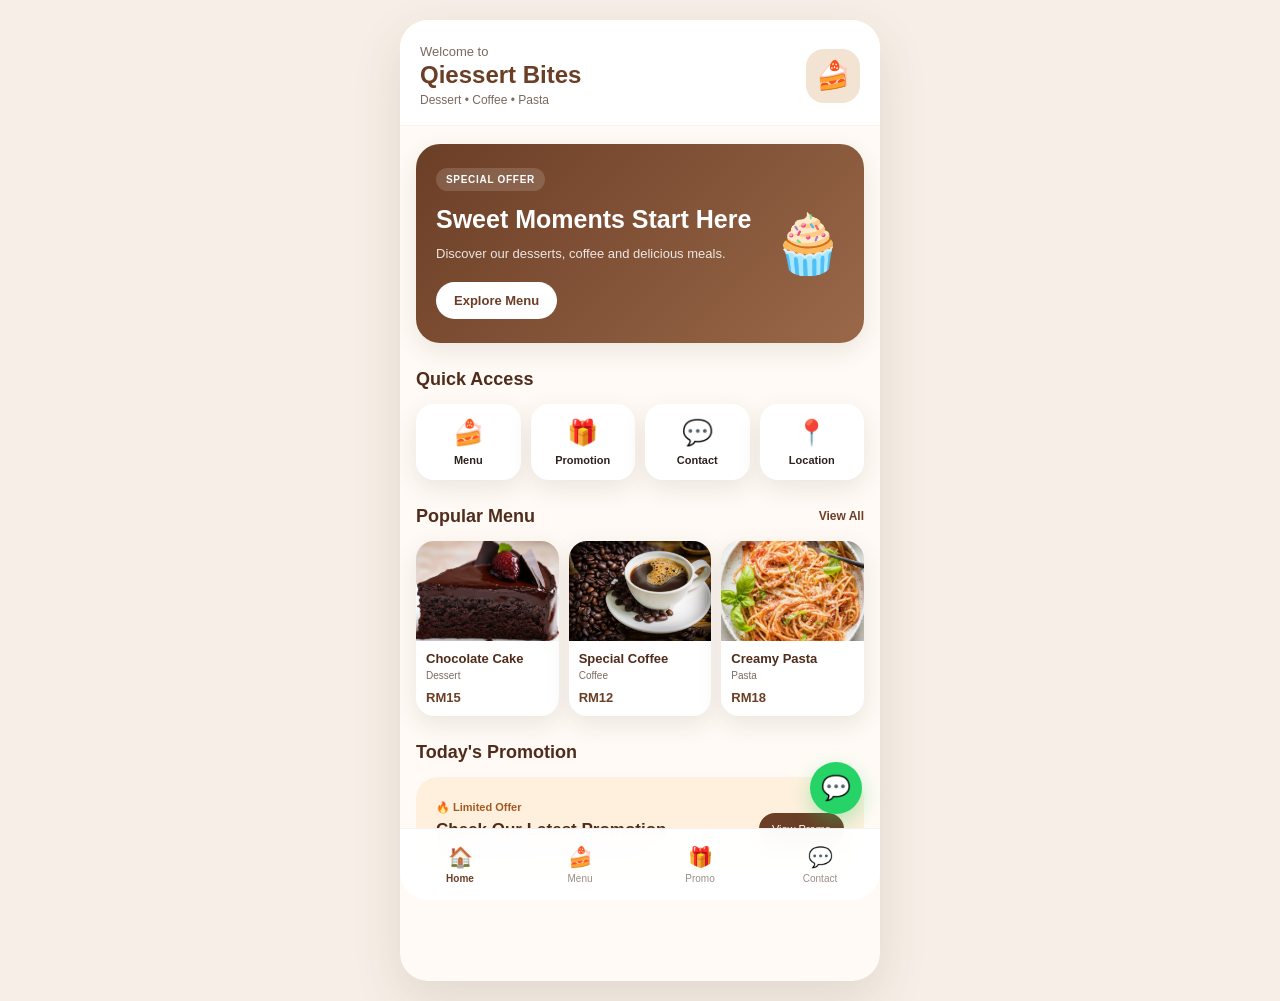
==== index.html @ 2b29da20 "Add files via upload" ====
<!DOCTYPE html>
<html lang="en">
<head>
    <meta charset="UTF-8">
    <meta name="viewport" content="width=device-width, initial-scale=1.0">
    <meta name="theme-color" content="#6b3e26">

    <title>Qiessert Bites</title>

    <link rel="stylesheet" href="style.css">
    <link rel="manifest" href="manifest.json">
</head>

<body>

<div class="app">

    <!-- HEADER -->
    <header class="top-header">
        <div>
            <p class="welcome-text">Welcome to</p>
            <h1>Qiessert Bites</h1>
            <p class="tagline">Dessert • Coffee • Pasta</p>
        </div>

        <div class="header-logo">
            🍰
        </div>
    </header>


    <!-- HOME PAGE -->
    <main>

        <section id="homePage" class="page active">

            <!-- PROMOTION BANNER -->
            <div class="hero-banner">

                <div class="hero-content">
                    <span class="promo-label">SPECIAL OFFER</span>

                    <h2>Sweet Moments Start Here</h2>

                    <p>
                        Discover our desserts, coffee and delicious meals.
                    </p>

                    <button class="primary-btn" onclick="showPage('menuPage')">
                        Explore Menu
                    </button>
                </div>

                <div class="hero-emoji">
                    🧁
                </div>

            </div>


            <!-- QUICK ACTION -->
            <div class="section-header">
                <h2>Quick Access</h2>
            </div>

            <div class="quick-grid">

                <button class="quick-card" onclick="showPage('menuPage')">
                    <span>🍰</span>
                    <p>Menu</p>
                </button>

                <button class="quick-card" onclick="showPage('promoPage')">
                    <span>🎁</span>
                    <p>Promotion</p>
                </button>

                <button class="quick-card" onclick="showPage('contactPage')">
                    <span>💬</span>
                    <p>Contact</p>
                </button>

                <button class="quick-card" onclick="showPage('contactPage')">
                    <span>📍</span>
                    <p>Location</p>
                </button>

            </div>


            <!-- POPULAR MENU -->
            <div class="section-header">
                <h2>Popular Menu</h2>

                <button onclick="showPage('menuPage')">
                    View All
                </button>
            </div>


            <div class="popular-grid">

                <div class="popular-card">

                    <img
                        src="images/cakechocolate.webp"
                        alt="Chocolate Cake"
                    >

                    <div class="popular-info">
                        <h3>Chocolate Cake</h3>
                        <p>Dessert</p>
                        <strong>RM15</strong>
                    </div>

                </div>


                <div class="popular-card">

                    <img
                        src="images/coffee.jpg"
                        alt="Coffee"
                    >

                    <div class="popular-info">
                        <h3>Special Coffee</h3>
                        <p>Coffee</p>
                        <strong>RM12</strong>
                    </div>

                </div>


                <div class="popular-card">

                    <img
                        src="images/pasta.webp"
                        alt="Pasta"
                    >

                    <div class="popular-info">
                        <h3>Creamy Pasta</h3>
                        <p>Pasta</p>
                        <strong>RM18</strong>
                    </div>

                </div>

            </div>


            <!-- TODAY PROMO -->
            <div class="section-header">
                <h2>Today's Promotion</h2>
            </div>

            <div class="promo-card">

                <div>
                    <span>🔥 Limited Offer</span>
                    <h3>Check Our Latest Promotion</h3>
                    <p>Enjoy special offers from Qiessert Bites.</p>
                </div>

                <button onclick="showPage('promoPage')">
                    View Promo
                </button>

            </div>

        </section>



        <!-- MENU PAGE -->
        <section id="menuPage" class="page">

            <div class="page-title">

                <div>
                    <p>Discover</p>
                    <h2>Our Menu</h2>
                </div>

                <span>🍽️</span>

            </div>


            <!-- SEARCH -->
            <div class="search-box">

                <span>🔍</span>

                <input
                    type="text"
                    id="menuSearch"
                    placeholder="Search menu..."
                    onkeyup="searchMenu()"
                >

            </div>


            <!-- CATEGORY -->
            <div class="category-tabs">

                <button
                    class="category-btn active"
                    onclick="filterMenu('all', this)"
                >
                    All
                </button>

                <button
                    class="category-btn"
                    onclick="filterMenu('dessert', this)"
                >
                    Dessert
                </button>

                <button
                    class="category-btn"
                    onclick="filterMenu('coffee', this)"
                >
                    Coffee
                </button>

                <button
                    class="category-btn"
                    onclick="filterMenu('pasta', this)"
                >
                    Pasta
                </button>

            </div>


            <div class="menu-list">


                <!-- CHOCOLATE CAKE -->
                <div
                    class="food-card menu-item"
                    data-category="dessert"
                    data-name="chocolate cake"
                >

                    <img
                        src="images/cakechocolate.webp"
                        alt="Chocolate Cake"
                    >

                    <div class="food-details">

                        <span class="food-category">
                            Dessert
                        </span>

                        <h3>Chocolate Cake</h3>

                        <p>
                            Rich and delicious chocolate dessert.
                        </p>

                        <div class="food-bottom">

                            <strong>RM15</strong>

                            <a
                                href="https://wa.me/"
                                class="small-order-btn"
                            >
                                Order
                            </a>

                        </div>

                    </div>

                </div>



                <!-- COFFEE -->
                <div
                    class="food-card menu-item"
                    data-category="coffee"
                    data-name="special coffee"
                >

                    <img
                        src="images/coffee.jpg"
                        alt="Special Coffee"
                    >

                    <div class="food-details">

                        <span class="food-category">
                            Coffee
                        </span>

                        <h3>Special Coffee</h3>

                        <p>
                            Freshly brewed coffee for your perfect day.
                        </p>

                        <div class="food-bottom">

                            <strong>RM12</strong>

                            <a
                                href="https://wa.me/"
                                class="small-order-btn"
                            >
                                Order
                            </a>

                        </div>

                    </div>

                </div>



                <!-- PASTA -->
                <div
                    class="food-card menu-item"
                    data-category="pasta"
                    data-name="creamy pasta"
                >

                    <img
                        src="images/pasta.webp"
                        alt="Creamy Pasta"
                    >

                    <div class="food-details">

                        <span class="food-category">
                            Pasta
                        </span>

                        <h3>Creamy Pasta</h3>

                        <p>
                            Creamy and satisfying cafe-style pasta.
                        </p>

                        <div class="food-bottom">

                            <strong>RM18</strong>

                            <a
                                href="https://wa.me/"
                                class="small-order-btn"
                            >
                                Order
                            </a>

                        </div>

                    </div>

                </div>

            </div>

        </section>



        <!-- PROMOTION PAGE -->
        <section id="promoPage" class="page">

            <div class="page-title">

                <div>
                    <p>Special for you</p>
                    <h2>Promotions</h2>
                </div>

                <span>🎁</span>

            </div>


            <div class="promotion-list">


                <div class="promotion-card">

                    <div class="promotion-icon">
                        🍰
                    </div>

                    <div>
                        <span>Special Deal</span>
                        <h3>Buy 2 Free 1</h3>
                        <p>
                            Buy any 2 selected desserts and receive 1 selected dessert free.
                        </p>
                    </div>

                </div>


                <div class="promotion-card">

                    <div class="promotion-icon">
                        🎂
                    </div>

                    <div>
                        <span>Celebration</span>
                        <h3>Birthday Package</h3>
                        <p>
                            Celebrate your special day with Qiessert Bites.
                        </p>
                    </div>

                </div>


                <div class="promotion-card">

                    <div class="promotion-icon">
                        ☕
                    </div>

                    <div>
                        <span>Combo</span>
                        <h3>Coffee & Cake</h3>
                        <p>
                            Enjoy coffee and cake together at a special promotional price.
                        </p>
                    </div>

                </div>

            </div>

        </section>



        <!-- CONTACT PAGE -->
        <section id="contactPage" class="page">

            <div class="page-title">

                <div>
                    <p>We're here for you</p>
                    <h2>Contact Us</h2>
                </div>

                <span>💬</span>

            </div>


            <div class="contact-card">

                <div class="contact-icon">
                    💬
                </div>

                <div>
                    <h3>WhatsApp</h3>

                    <p>
                        Contact us for orders and enquiries.
                    </p>
                </div>

                <a
                    href="https://wa.me/"
                    target="_blank"
                >
                    Open
                </a>

            </div>


            <div class="contact-card">

                <div class="contact-icon">
                    📍
                </div>

                <div>
                    <h3>Location</h3>

                    <p>
                        Find Qiessert Bites in Sendayan.
                    </p>
                </div>

                <a
                    href="https://www.google.com/maps/search/?api=1&query=Qiessert+Bites+Sendayan"
                    target="_blank"
                >
                    Maps
                </a>

            </div>


            <div class="contact-card">

                <div class="contact-icon">
                    📸
                </div>

                <div>
                    <h3>Social Media</h3>

                    <p>
                        Follow our latest updates and promotions.
                    </p>
                </div>

                <a href="#">
                    Soon
                </a>

            </div>


            <div class="about-card">

                <span>🍰</span>

                <h3>About Qiessert Bites</h3>

                <p>
                    Qiessert Bites offers desserts, coffee, pasta and a cosy
                    space for customers to enjoy special moments and celebrations.
                </p>

            </div>

        </section>

    </main>



    <!-- FLOATING WHATSAPP -->
    <a
        href="https://wa.me/"
        class="floating-whatsapp"
        target="_blank"
        aria-label="WhatsApp"
    >
        💬
    </a>



    <!-- BOTTOM NAVIGATION -->
    <nav class="bottom-nav">

        <button
            class="nav-btn active"
            onclick="showPage('homePage', this)"
        >
            <span>🏠</span>
            <small>Home</small>
        </button>


        <button
            class="nav-btn"
            onclick="showPage('menuPage', this)"
        >
            <span>🍰</span>
            <small>Menu</small>
        </button>


        <button
            class="nav-btn"
            onclick="showPage('promoPage', this)"
        >
            <span>🎁</span>
            <small>Promo</small>
        </button>


        <button
            class="nav-btn"
            onclick="showPage('contactPage', this)"
        >
            <span>💬</span>
            <small>Contact</small>
        </button>

    </nav>

</div>


<script src="script.js"></script>

</body>
</html>
---- style.css ----
* {
    margin: 0;
    padding: 0;
    box-sizing: border-box;
}

:root {
    --brown: #6b3e26;
    --brown-dark: #4f2c1b;
    --beige: #f7efe7;
    --cream: #fffaf5;
    --soft: #f3e3d3;
    --white: #ffffff;
    --text: #2e221c;
    --muted: #7b6a60;
    --shadow: 0 8px 24px rgba(70, 45, 32, 0.10);
}

body {
    font-family: Arial, sans-serif;
    background: var(--beige);
    color: var(--text);
    min-height: 100vh;
}

button,
input {
    font-family: inherit;
}

button {
    border: none;
    cursor: pointer;
}

a {
    text-decoration: none;
}

.app {
    max-width: 480px;
    min-height: 100vh;
    margin: 0 auto;
    background: var(--cream);
    padding-bottom: 90px;
    position: relative;
}

.top-header {
    display: flex;
    align-items: center;
    justify-content: space-between;
    padding: 24px 20px 18px;
    background: var(--white);
    position: sticky;
    top: 0;
    z-index: 50;
    border-bottom: 1px solid rgba(0, 0, 0, 0.04);
}

.welcome-text {
    font-size: 13px;
    color: var(--muted);
    margin-bottom: 3px;
}

.top-header h1 {
    font-size: 24px;
    color: var(--brown);
    line-height: 1.1;
}

.tagline {
    font-size: 12px;
    color: var(--muted);
    margin-top: 5px;
}

.header-logo {
    width: 54px;
    height: 54px;
    border-radius: 18px;
    background: var(--soft);
    display: flex;
    align-items: center;
    justify-content: center;
    font-size: 28px;
}

main {
    padding: 18px 16px 10px;
}

.page {
    display: none;
}

.page.active {
    display: block;
    animation: fadeIn 0.25s ease;
}

@keyframes fadeIn {
    from {
        opacity: 0;
        transform: translateY(5px);
    }

    to {
        opacity: 1;
        transform: translateY(0);
    }
}

.hero-banner {
    background: linear-gradient(135deg, #6b3e26, #9a6849);
    border-radius: 24px;
    padding: 24px 20px;
    color: var(--white);
    display: flex;
    justify-content: space-between;
    gap: 16px;
    min-height: 190px;
    box-shadow: var(--shadow);
}

.hero-content {
    flex: 1;
}

.promo-label {
    display: inline-block;
    background: rgba(255, 255, 255, 0.15);
    padding: 6px 10px;
    border-radius: 999px;
    font-size: 10px;
    font-weight: bold;
    letter-spacing: 0.7px;
    margin-bottom: 14px;
}

.hero-content h2 {
    font-size: 25px;
    line-height: 1.15;
    margin-bottom: 10px;
}

.hero-content p {
    font-size: 13px;
    line-height: 1.5;
    color: rgba(255, 255, 255, 0.86);
    margin-bottom: 18px;
}

.hero-emoji {
    font-size: 58px;
    display: flex;
    align-items: center;
    justify-content: center;
}

.primary-btn {
    background: var(--white);
    color: var(--brown);
    padding: 11px 18px;
    border-radius: 999px;
    font-weight: bold;
    font-size: 13px;
}

.section-header {
    display: flex;
    align-items: center;
    justify-content: space-between;
    margin-top: 26px;
    margin-bottom: 14px;
}

.section-header h2 {
    font-size: 18px;
    color: var(--brown-dark);
}

.section-header button {
    background: transparent;
    color: var(--brown);
    font-size: 12px;
    font-weight: bold;
}

.quick-grid {
    display: grid;
    grid-template-columns: repeat(4, 1fr);
    gap: 10px;
}

.quick-card {
    background: var(--white);
    border-radius: 18px;
    padding: 14px 8px;
    box-shadow: var(--shadow);
    text-align: center;
}

.quick-card span {
    font-size: 25px;
    display: block;
    margin-bottom: 7px;
}

.quick-card p {
    font-size: 11px;
    color: var(--text);
    font-weight: bold;
}

.popular-grid {
    display: grid;
    grid-template-columns: repeat(3, 1fr);
    gap: 10px;
}

.popular-card {
    background: var(--white);
    border-radius: 18px;
    overflow: hidden;
    box-shadow: var(--shadow);
}

.popular-card img {
    width: 100%;
    height: 100px;
    object-fit: cover;
    display: block;
}

.popular-info {
    padding: 10px;
}

.popular-info h3 {
    font-size: 13px;
    color: var(--brown-dark);
    margin-bottom: 4px;
}

.popular-info p {
    font-size: 10px;
    color: var(--muted);
    margin-bottom: 7px;
}

.popular-info strong {
    font-size: 13px;
    color: var(--brown);
}

.promo-card {
    background: #fff0dd;
    border-radius: 22px;
    padding: 20px;
    display: flex;
    align-items: center;
    justify-content: space-between;
    gap: 14px;
}

.promo-card span {
    font-size: 11px;
    color: #a35922;
    font-weight: bold;
}

.promo-card h3 {
    font-size: 17px;
    color: var(--brown-dark);
    margin: 5px 0;
}

.promo-card p {
    font-size: 12px;
    color: var(--muted);
    line-height: 1.4;
}

.promo-card button {
    background: var(--brown);
    color: var(--white);
    padding: 10px 13px;
    border-radius: 999px;
    font-size: 11px;
    white-space: nowrap;
}

.page-title {
    display: flex;
    align-items: center;
    justify-content: space-between;
    margin-bottom: 20px;
}

.page-title p {
    font-size: 12px;
    color: var(--muted);
    margin-bottom: 3px;
}

.page-title h2 {
    font-size: 25px;
    color: var(--brown-dark);
}

.page-title span {
    width: 50px;
    height: 50px;
    background: var(--soft);
    border-radius: 17px;
    display: flex;
    align-items: center;
    justify-content: center;
    font-size: 26px;
}

.search-box {
    background: var(--white);
    border-radius: 16px;
    padding: 12px 14px;
    display: flex;
    align-items: center;
    gap: 10px;
    box-shadow: var(--shadow);
    margin-bottom: 16px;
}

.search-box input {
    border: none;
    outline: none;
    width: 100%;
    font-size: 14px;
    background: transparent;
    color: var(--text);
}

.category-tabs {
    display: flex;
    gap: 8px;
    overflow-x: auto;
    padding-bottom: 6px;
    margin-bottom: 18px;
    scrollbar-width: none;
}

.category-tabs::-webkit-scrollbar {
    display: none;
}

.category-btn {
    flex: 0 0 auto;
    background: var(--white);
    color: var(--muted);
    padding: 9px 15px;
    border-radius: 999px;
    font-size: 12px;
    box-shadow: 0 4px 12px rgba(70, 45, 32, 0.07);
}

.category-btn.active {
    background: var(--brown);
    color: var(--white);
}

.menu-list {
    display: flex;
    flex-direction: column;
    gap: 14px;
}

.food-card {
    background: var(--white);
    border-radius: 20px;
    overflow: hidden;
    display: flex;
    box-shadow: var(--shadow);
    min-height: 135px;
}

.food-card img {
    width: 125px;
    object-fit: cover;
    display: block;
}

.food-details {
    flex: 1;
    padding: 14px;
}

.food-category {
    font-size: 10px;
    color: #a5673d;
    font-weight: bold;
}

.food-details h3 {
    color: var(--brown-dark);
    font-size: 17px;
    margin: 5px 0;
}

.food-details p {
    font-size: 11px;
    color: var(--muted);
    line-height: 1.4;
    margin-bottom: 12px;
}

.food-bottom {
    display: flex;
    align-items: center;
    justify-content: space-between;
    gap: 10px;
}

.food-bottom strong {
    color: var(--brown);
    font-size: 16px;
}

.small-order-btn {
    background: var(--brown);
    color: var(--white);
    padding: 8px 14px;
    border-radius: 999px;
    font-size: 11px;
    font-weight: bold;
}

.promotion-list {
    display: flex;
    flex-direction: column;
    gap: 15px;
}

.promotion-card {
    background: var(--white);
    border-radius: 20px;
    padding: 18px;
    display: flex;
    align-items: flex-start;
    gap: 14px;
    box-shadow: var(--shadow);
}

.promotion-icon {
    width: 52px;
    height: 52px;
    flex: 0 0 52px;
    border-radius: 16px;
    background: var(--soft);
    display: flex;
    align-items: center;
    justify-content: center;
    font-size: 25px;
}

.promotion-card span {
    font-size: 10px;
    color: #a5673d;
    font-weight: bold;
}

.promotion-card h3 {
    font-size: 18px;
    color: var(--brown-dark);
    margin: 4px 0 6px;
}

.promotion-card p {
    font-size: 12px;
    color: var(--muted);
    line-height: 1.5;
}

.contact-card {
    background: var(--white);
    border-radius: 20px;
    padding: 16px;
    display: flex;
    align-items: center;
    gap: 13px;
    box-shadow: var(--shadow);
    margin-bottom: 14px;
}

.contact-icon {
    width: 48px;
    height: 48px;
    flex: 0 0 48px;
    border-radius: 15px;
    background: var(--soft);
    display: flex;
    align-items: center;
    justify-content: center;
    font-size: 23px;
}

.contact-card > div:nth-child(2) {
    flex: 1;
}

.contact-card h3 {
    color: var(--brown-dark);
    font-size: 16px;
    margin-bottom: 4px;
}

.contact-card p {
    color: var(--muted);
    font-size: 11px;
    line-height: 1.4;
}

.contact-card a {
    background: var(--brown);
    color: var(--white);
    padding: 8px 12px;
    border-radius: 999px;
    font-size: 10px;
    font-weight: bold;
}

.about-card {
    margin-top: 20px;
    background: var(--brown);
    color: var(--white);
    border-radius: 22px;
    padding: 22px;
}

.about-card span {
    font-size: 30px;
}

.about-card h3 {
    margin: 10px 0 8px;
    font-size: 19px;
}

.about-card p {
    font-size: 12px;
    line-height: 1.6;
    color: rgba(255, 255, 255, 0.85);
}

.floating-whatsapp {
    position: fixed;
    right: max(18px, calc((100vw - 480px) / 2 + 18px));
    bottom: 86px;
    width: 52px;
    height: 52px;
    background: #25d366;
    color: var(--white);
    border-radius: 50%;
    display: flex;
    align-items: center;
    justify-content: center;
    font-size: 24px;
    box-shadow: 0 8px 20px rgba(37, 211, 102, 0.35);
    z-index: 80;
}

.bottom-nav {
    position: fixed;
    left: 50%;
    transform: translateX(-50%);
    bottom: 0;
    width: min(100%, 480px);
    height: 72px;
    background: rgba(255, 255, 255, 0.97);
    border-top: 1px solid rgba(0, 0, 0, 0.05);
    display: grid;
    grid-template-columns: repeat(4, 1fr);
    z-index: 100;
    backdrop-filter: blur(10px);
}

.nav-btn {
    background: transparent;
    display: flex;
    flex-direction: column;
    align-items: center;
    justify-content: center;
    gap: 4px;
    color: #9b8d85;
}

.nav-btn span {
    font-size: 20px;
}

.nav-btn small {
    font-size: 10px;
}

.nav-btn.active {
    color: var(--brown);
    font-weight: bold;
}

@media (min-width: 700px) {
    body {
        padding: 20px 0;
    }

    .app {
        border-radius: 28px;
        overflow: hidden;
        box-shadow: 0 18px 50px rgba(62, 38, 25, 0.12);
        min-height: calc(100vh - 40px);
    }

    .bottom-nav {
        border-radius: 0 0 28px 28px;
    }
}
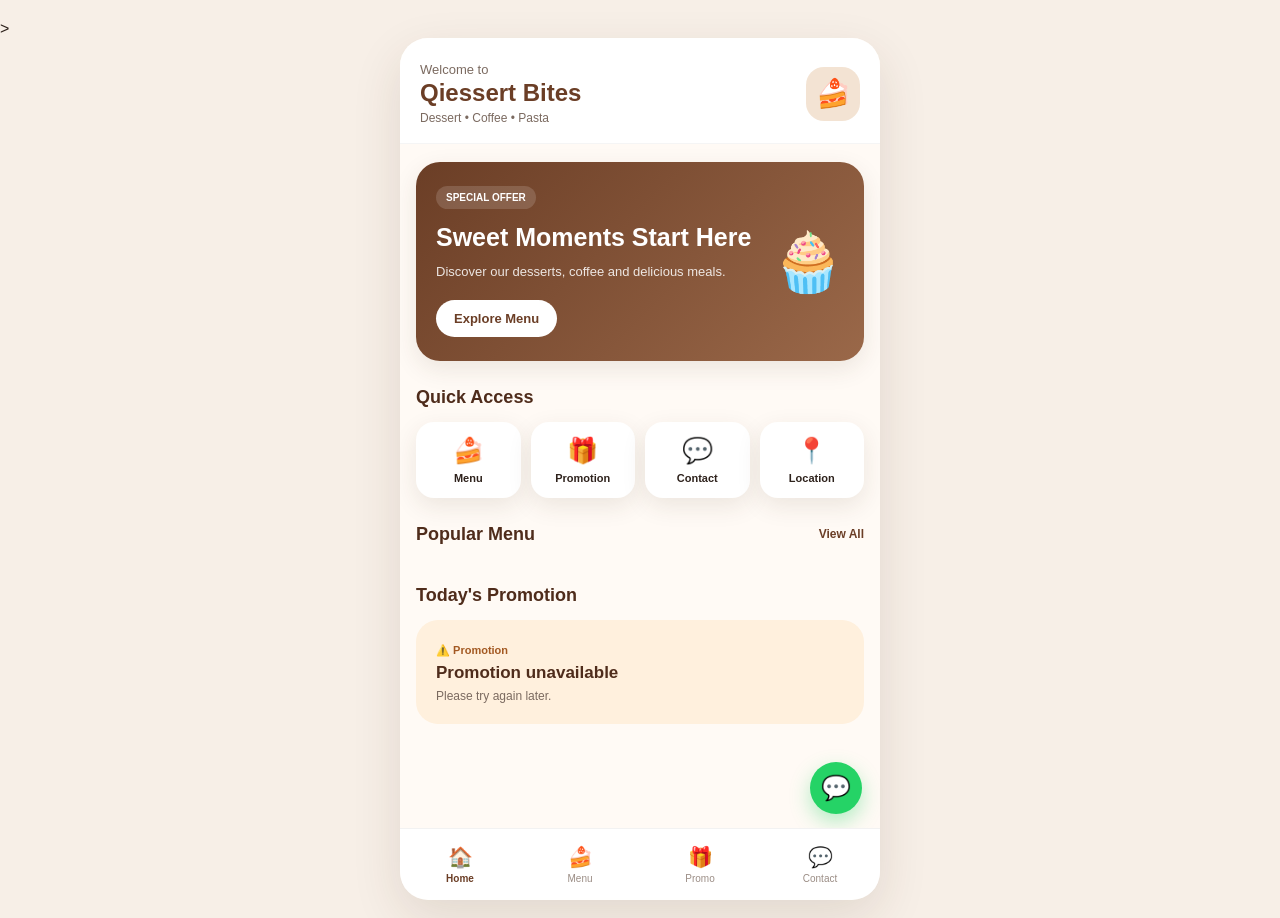
==== commit f3bc5869: "Add files via upload" ====
--- a/index.html
+++ b/index.html
@@ -1,55 +1,101 @@
 <!DOCTYPE html>
 <html lang="en">
+
 <head>
     <meta charset="UTF-8">
-    <meta name="viewport" content="width=device-width, initial-scale=1.0">
-    <meta name="theme-color" content="#6b3e26">
+
+    <meta
+        name="viewport"
+        content="width=device-width, initial-scale=1.0"
+    >
+
+    <meta
+        name="theme-color"
+        content="#6b3e26"
+    >
 
     <title>Qiessert Bites</title>
 
-    <link rel="stylesheet" href="style.css">
-    <link rel="manifest" href="manifest.json">
+    <link
+        rel="stylesheet"
+        href="style.css"
+    >
+
+
+    >
 </head>
 
+
 <body>
 
 <div class="app">
 
+
     <!-- HEADER -->
+
     <header class="top-header">
+
         <div>
-            <p class="welcome-text">Welcome to</p>
-            <h1>Qiessert Bites</h1>
-            <p class="tagline">Dessert • Coffee • Pasta</p>
+
+            <p class="welcome-text">
+                Welcome to
+            </p>
+
+            <h1>
+                Qiessert Bites
+            </h1>
+
+            <p class="tagline">
+                Dessert • Coffee • Pasta
+            </p>
+
         </div>
+
 
         <div class="header-logo">
             🍰
         </div>
+
     </header>
 
 
-    <!-- HOME PAGE -->
     <main>
-
-        <section id="homePage" class="page active">
-
-            <!-- PROMOTION BANNER -->
+                <!-- HOME PAGE -->
+
+        <section
+            id="homePage"
+            class="page active"
+        >
+
+
+            <!-- HERO -->
+
             <div class="hero-banner">
 
                 <div class="hero-content">
-                    <span class="promo-label">SPECIAL OFFER</span>
-
-                    <h2>Sweet Moments Start Here</h2>
-
-                    <p>
-                        Discover our desserts, coffee and delicious meals.
-                    </p>
-
-                    <button class="primary-btn" onclick="showPage('menuPage')">
+
+                    <span class="promo-label">
+                        SPECIAL OFFER
+                    </span>
+
+                    <h2>
+                        Sweet Moments Start Here
+                    </h2>
+
+                    <p>
+                        Discover our desserts,
+                        coffee and delicious meals.
+                    </p>
+
+                    <button
+                        class="primary-btn"
+                        onclick="showPage('menuPage')"
+                    >
                         Explore Menu
                     </button>
-                </div>
+
+                </div>
+
 
                 <div class="hero-emoji">
                     🧁
@@ -58,29 +104,50 @@
             </div>
 
 
-            <!-- QUICK ACTION -->
+            <!-- QUICK ACCESS -->
+
             <div class="section-header">
-                <h2>Quick Access</h2>
-            </div>
+
+                <h2>
+                    Quick Access
+                </h2>
+
+            </div>
+
 
             <div class="quick-grid">
 
-                <button class="quick-card" onclick="showPage('menuPage')">
+                <button
+                    class="quick-card"
+                    onclick="showPage('menuPage')"
+                >
                     <span>🍰</span>
                     <p>Menu</p>
                 </button>
 
-                <button class="quick-card" onclick="showPage('promoPage')">
+
+                <button
+                    class="quick-card"
+                    onclick="showPage('promoPage')"
+                >
                     <span>🎁</span>
                     <p>Promotion</p>
                 </button>
 
-                <button class="quick-card" onclick="showPage('contactPage')">
+
+                <button
+                    class="quick-card"
+                    onclick="showPage('contactPage')"
+                >
                     <span>💬</span>
                     <p>Contact</p>
                 </button>
 
-                <button class="quick-card" onclick="showPage('contactPage')">
+
+                <button
+                    class="quick-card"
+                    onclick="showPage('contactPage')"
+                >
                     <span>📍</span>
                     <p>Location</p>
                 </button>
@@ -88,110 +155,85 @@
             </div>
 
 
-            <!-- POPULAR MENU -->
+            <!-- POPULAR MENU FROM GOOGLE SHEETS -->
+
             <div class="section-header">
-                <h2>Popular Menu</h2>
-
-                <button onclick="showPage('menuPage')">
+
+                <h2>
+                    Popular Menu
+                </h2>
+
+                <button
+                    onclick="showPage('menuPage')"
+                >
                     View All
                 </button>
-            </div>
-
-
-            <div class="popular-grid">
-
-                <div class="popular-card">
-
-                    <img
-                        src="images/cakechocolate.webp"
-                        alt="Chocolate Cake"
-                    >
-
-                    <div class="popular-info">
-                        <h3>Chocolate Cake</h3>
-                        <p>Dessert</p>
-                        <strong>RM15</strong>
-                    </div>
-
-                </div>
-
-
-                <div class="popular-card">
-
-                    <img
-                        src="images/coffee.jpg"
-                        alt="Coffee"
-                    >
-
-                    <div class="popular-info">
-                        <h3>Special Coffee</h3>
-                        <p>Coffee</p>
-                        <strong>RM12</strong>
-                    </div>
-
-                </div>
-
-
-                <div class="popular-card">
-
-                    <img
-                        src="images/pasta.webp"
-                        alt="Pasta"
-                    >
-
-                    <div class="popular-info">
-                        <h3>Creamy Pasta</h3>
-                        <p>Pasta</p>
-                        <strong>RM18</strong>
-                    </div>
-
-                </div>
-
-            </div>
-
-
-            <!-- TODAY PROMO -->
+
+            </div>
+
+
+            <div
+                id="popularMenu"
+                class="popular-grid"
+            ></div>
+
+
+            <!-- TODAY'S PROMOTION FROM GOOGLE SHEETS -->
+
             <div class="section-header">
-                <h2>Today's Promotion</h2>
-            </div>
-
-            <div class="promo-card">
+
+                <h2>
+                    Today's Promotion
+                </h2>
+
+            </div>
+
+
+            <div
+                id="homePromotion"
+                class="promo-card"
+            ></div>
+
+
+        </section>
+                <!-- MENU PAGE -->
+
+        <section
+            id="menuPage"
+            class="page"
+        >
+
+
+            <!-- PAGE TITLE -->
+
+            <div class="page-title">
 
                 <div>
-                    <span>🔥 Limited Offer</span>
-                    <h3>Check Our Latest Promotion</h3>
-                    <p>Enjoy special offers from Qiessert Bites.</p>
-                </div>
-
-                <button onclick="showPage('promoPage')">
-                    View Promo
-                </button>
-
-            </div>
-
-        </section>
-
-
-
-        <!-- MENU PAGE -->
-        <section id="menuPage" class="page">
-
-            <div class="page-title">
-
-                <div>
-                    <p>Discover</p>
-                    <h2>Our Menu</h2>
-                </div>
-
-                <span>🍽️</span>
-
-            </div>
-
-
-            <!-- SEARCH -->
+
+                    <p>
+                        Discover
+                    </p>
+
+                    <h2>
+                        Our Menu
+                    </h2>
+
+                </div>
+
+                <span>
+                    🍽️
+                </span>
+
+            </div>
+
+
+            <!-- SEARCH MENU -->
+
             <div class="search-box">
 
-                <span>🔍</span>
+                <span>
+                    🔍
+                </span>
 
                 <input
                     type="text"
@@ -203,7 +245,8 @@
             </div>
 
 
-            <!-- CATEGORY -->
+            <!-- CATEGORY FILTER -->
+
             <div class="category-tabs">
 
                 <button
@@ -213,6 +256,7 @@
                     All
                 </button>
 
+
                 <button
                     class="category-btn"
                     onclick="filterMenu('dessert', this)"
@@ -220,6 +264,7 @@
                     Dessert
                 </button>
 
+
                 <button
                     class="category-btn"
                     onclick="filterMenu('coffee', this)"
@@ -227,6 +272,7 @@
                     Coffee
                 </button>
 
+
                 <button
                     class="category-btn"
                     onclick="filterMenu('pasta', this)"
@@ -237,230 +283,83 @@
             </div>
 
 
-            <div class="menu-list">
-
-
-                <!-- CHOCOLATE CAKE -->
-                <div
-                    class="food-card menu-item"
-                    data-category="dessert"
-                    data-name="chocolate cake"
-                >
-
-                    <img
-                        src="images/cakechocolate.webp"
-                        alt="Chocolate Cake"
-                    >
-
-                    <div class="food-details">
-
-                        <span class="food-category">
-                            Dessert
-                        </span>
-
-                        <h3>Chocolate Cake</h3>
-
-                        <p>
-                            Rich and delicious chocolate dessert.
-                        </p>
-
-                        <div class="food-bottom">
-
-                            <strong>RM15</strong>
-
-                            <a
-                                href="https://wa.me/"
-                                class="small-order-btn"
-                            >
-                                Order
-                            </a>
-
-                        </div>
-
-                    </div>
-
-                </div>
-
-
-
-                <!-- COFFEE -->
-                <div
-                    class="food-card menu-item"
-                    data-category="coffee"
-                    data-name="special coffee"
-                >
-
-                    <img
-                        src="images/coffee.jpg"
-                        alt="Special Coffee"
-                    >
-
-                    <div class="food-details">
-
-                        <span class="food-category">
-                            Coffee
-                        </span>
-
-                        <h3>Special Coffee</h3>
-
-                        <p>
-                            Freshly brewed coffee for your perfect day.
-                        </p>
-
-                        <div class="food-bottom">
-
-                            <strong>RM12</strong>
-
-                            <a
-                                href="https://wa.me/"
-                                class="small-order-btn"
-                            >
-                                Order
-                            </a>
-
-                        </div>
-
-                    </div>
-
-                </div>
-
-
-
-                <!-- PASTA -->
-                <div
-                    class="food-card menu-item"
-                    data-category="pasta"
-                    data-name="creamy pasta"
-                >
-
-                    <img
-                        src="images/pasta.webp"
-                        alt="Creamy Pasta"
-                    >
-
-                    <div class="food-details">
-
-                        <span class="food-category">
-                            Pasta
-                        </span>
-
-                        <h3>Creamy Pasta</h3>
-
-                        <p>
-                            Creamy and satisfying cafe-style pasta.
-                        </p>
-
-                        <div class="food-bottom">
-
-                            <strong>RM18</strong>
-
-                            <a
-                                href="https://wa.me/"
-                                class="small-order-btn"
-                            >
-                                Order
-                            </a>
-
-                        </div>
-
-                    </div>
-
-                </div>
-
-            </div>
+            <!-- MENU FROM GOOGLE SHEETS -->
+
+            <div
+                id="menuList"
+                class="menu-list"
+            ></div>
+
 
         </section>
-
-
-
-        <!-- PROMOTION PAGE -->
-        <section id="promoPage" class="page">
+                <!-- PROMOTION PAGE -->
+
+        <section
+            id="promoPage"
+            class="page"
+        >
 
             <div class="page-title">
 
                 <div>
-                    <p>Special for you</p>
-                    <h2>Promotions</h2>
-                </div>
-
-                <span>🎁</span>
-
-            </div>
-
-
-            <div class="promotion-list">
-
-
-                <div class="promotion-card">
-
-                    <div class="promotion-icon">
-                        🍰
-                    </div>
-
-                    <div>
-                        <span>Special Deal</span>
-                        <h3>Buy 2 Free 1</h3>
-                        <p>
-                            Buy any 2 selected desserts and receive 1 selected dessert free.
-                        </p>
-                    </div>
-
-                </div>
-
-
-                <div class="promotion-card">
-
-                    <div class="promotion-icon">
-                        🎂
-                    </div>
-
-                    <div>
-                        <span>Celebration</span>
-                        <h3>Birthday Package</h3>
-                        <p>
-                            Celebrate your special day with Qiessert Bites.
-                        </p>
-                    </div>
-
-                </div>
-
-
-                <div class="promotion-card">
-
-                    <div class="promotion-icon">
-                        ☕
-                    </div>
-
-                    <div>
-                        <span>Combo</span>
-                        <h3>Coffee & Cake</h3>
-                        <p>
-                            Enjoy coffee and cake together at a special promotional price.
-                        </p>
-                    </div>
-
-                </div>
-
-            </div>
+
+                    <p>
+                        Special for you
+                    </p>
+
+                    <h2>
+                        Promotions
+                    </h2>
+
+                </div>
+
+                <span>
+                    🎁
+                </span>
+
+            </div>
+
+
+            <!-- PROMOTION FROM GOOGLE SHEETS -->
+
+            <div
+                id="promotionList"
+                class="promotion-list"
+            ></div>
 
         </section>
 
 
 
         <!-- CONTACT PAGE -->
-        <section id="contactPage" class="page">
+
+        <section
+            id="contactPage"
+            class="page"
+        >
 
             <div class="page-title">
 
                 <div>
-                    <p>We're here for you</p>
-                    <h2>Contact Us</h2>
-                </div>
-
-                <span>💬</span>
-
-            </div>
-
+
+                    <p>
+                        We're here for you
+                    </p>
+
+                    <h2>
+                        Contact Us
+                    </h2>
+
+                </div>
+
+                <span>
+                    💬
+                </span>
+
+            </div>
+
+
+            <!-- WHATSAPP -->
 
             <div class="contact-card">
 
@@ -469,15 +368,19 @@
                 </div>
 
                 <div>
-                    <h3>WhatsApp</h3>
+
+                    <h3>
+                        WhatsApp
+                    </h3>
 
                     <p>
                         Contact us for orders and enquiries.
                     </p>
+
                 </div>
 
                 <a
-                    href="https://wa.me/"
+                    href="https://api.whatsapp.com/send?phone=60148584207"
                     target="_blank"
                 >
                     Open
@@ -486,6 +389,8 @@
             </div>
 
 
+            <!-- LOCATION -->
+
             <div class="contact-card">
 
                 <div class="contact-icon">
@@ -493,11 +398,15 @@
                 </div>
 
                 <div>
-                    <h3>Location</h3>
+
+                    <h3>
+                        Location
+                    </h3>
 
                     <p>
                         Find Qiessert Bites in Sendayan.
                     </p>
+
                 </div>
 
                 <a
@@ -510,6 +419,8 @@
             </div>
 
 
+            <!-- SOCIAL MEDIA -->
+
             <div class="contact-card">
 
                 <div class="contact-icon">
@@ -517,11 +428,15 @@
                 </div>
 
                 <div>
-                    <h3>Social Media</h3>
+
+                    <h3>
+                        Social Media
+                    </h3>
 
                     <p>
                         Follow our latest updates and promotions.
                     </p>
+
                 </div>
 
                 <a href="#">
@@ -531,28 +446,35 @@
             </div>
 
 
+            <!-- ABOUT -->
+
             <div class="about-card">
 
-                <span>🍰</span>
-
-                <h3>About Qiessert Bites</h3>
+                <span>
+                    🍰
+                </span>
+
+                <h3>
+                    About Qiessert Bites
+                </h3>
 
                 <p>
-                    Qiessert Bites offers desserts, coffee, pasta and a cosy
-                    space for customers to enjoy special moments and celebrations.
+                    Qiessert Bites offers desserts,
+                    coffee, pasta and a cosy space
+                    for customers to enjoy special
+                    moments and celebrations.
                 </p>
 
             </div>
 
         </section>
-
-    </main>
-
-
-
-    <!-- FLOATING WHATSAPP -->
+            </main>
+
+
+    <!-- FLOATING WHATSAPP BUTTON -->
+
     <a
-        href="https://wa.me/"
+        href="https://api.whatsapp.com/send?phone=60148584207"
         class="floating-whatsapp"
         target="_blank"
         aria-label="WhatsApp"
@@ -561,8 +483,8 @@
     </a>
 
 
-
     <!-- BOTTOM NAVIGATION -->
+
     <nav class="bottom-nav">
 
         <button
@@ -570,7 +492,10 @@
             onclick="showPage('homePage', this)"
         >
             <span>🏠</span>
-            <small>Home</small>
+
+            <small>
+                Home
+            </small>
         </button>
 
 
@@ -579,7 +504,10 @@
             onclick="showPage('menuPage', this)"
         >
             <span>🍰</span>
-            <small>Menu</small>
+
+            <small>
+                Menu
+            </small>
         </button>
 
 
@@ -588,7 +516,10 @@
             onclick="showPage('promoPage', this)"
         >
             <span>🎁</span>
-            <small>Promo</small>
+
+            <small>
+                Promo
+            </small>
         </button>
 
 
@@ -597,15 +528,23 @@
             onclick="showPage('contactPage', this)"
         >
             <span>💬</span>
-            <small>Contact</small>
+
+            <small>
+                Contact
+            </small>
         </button>
 
     </nav>
 
+
 </div>
 
 
-<script src="script.js"></script>
+<!-- JAVASCRIPT -->
+
+<script src="script.js?v=400"></script>
+
 
 </body>
+
 </html>
--- a/style.css
+++ b/style.css
@@ -16,11 +16,17 @@
     --shadow: 0 8px 24px rgba(70, 45, 32, 0.10);
 }
 
+html,
+body {
+    width: 100%;
+    min-height: 100%;
+}
+
 body {
     font-family: Arial, sans-serif;
     background: var(--beige);
     color: var(--text);
-    min-height: 100vh;
+    overflow-x: hidden;
 }
 
 button,
@@ -37,14 +43,50 @@
     text-decoration: none;
 }
 
+
+/* MAIN APP */
+
 .app {
+    width: 100%;
     max-width: 480px;
     min-height: 100vh;
     margin: 0 auto;
     background: var(--cream);
     padding-bottom: 90px;
     position: relative;
-}
+    overflow: hidden;
+}
+
+main {
+    width: 100%;
+    padding: 18px 16px 10px;
+}
+
+.page {
+    display: none;
+    width: 100%;
+    min-width: 0;
+}
+
+.page.active {
+    display: block;
+    animation: fadeIn 0.25s ease;
+}
+
+@keyframes fadeIn {
+    from {
+        opacity: 0;
+        transform: translateY(5px);
+    }
+
+    to {
+        opacity: 1;
+        transform: translateY(0);
+    }
+}
+
+
+/* HEADER */
 
 .top-header {
     display: flex;
@@ -79,6 +121,7 @@
 .header-logo {
     width: 54px;
     height: 54px;
+    flex-shrink: 0;
     border-radius: 18px;
     background: var(--soft);
     display: flex;
@@ -87,32 +130,11 @@
     font-size: 28px;
 }
 
-main {
-    padding: 18px 16px 10px;
-}
-
-.page {
-    display: none;
-}
-
-.page.active {
-    display: block;
-    animation: fadeIn 0.25s ease;
-}
-
-@keyframes fadeIn {
-    from {
-        opacity: 0;
-        transform: translateY(5px);
-    }
-
-    to {
-        opacity: 1;
-        transform: translateY(0);
-    }
-}
+
+/* HERO */
 
 .hero-banner {
+    width: 100%;
     background: linear-gradient(135deg, #6b3e26, #9a6849);
     border-radius: 24px;
     padding: 24px 20px;
@@ -126,6 +148,7 @@
 
 .hero-content {
     flex: 1;
+    min-width: 0;
 }
 
 .promo-label {
@@ -135,7 +158,6 @@
     border-radius: 999px;
     font-size: 10px;
     font-weight: bold;
-    letter-spacing: 0.7px;
     margin-bottom: 14px;
 }
 
@@ -168,6 +190,9 @@
     font-size: 13px;
 }
 
+
+/* SECTION HEADER */
+
 .section-header {
     display: flex;
     align-items: center;
@@ -188,16 +213,19 @@
     font-weight: bold;
 }
 
+/* QUICK ACCESS */
+
 .quick-grid {
     display: grid;
-    grid-template-columns: repeat(4, 1fr);
+    grid-template-columns: repeat(4, minmax(0, 1fr));
     gap: 10px;
 }
 
 .quick-card {
+    min-width: 0;
     background: var(--white);
     border-radius: 18px;
-    padding: 14px 8px;
+    padding: 14px 5px;
     box-shadow: var(--shadow);
     text-align: center;
 }
@@ -214,13 +242,19 @@
     font-weight: bold;
 }
 
-.popular-grid {
+
+/* POPULAR MENU */
+
+.popular-grid,
+#popularMenu {
+    width: 100%;
     display: grid;
-    grid-template-columns: repeat(3, 1fr);
+    grid-template-columns: repeat(3, minmax(0, 1fr));
     gap: 10px;
 }
 
 .popular-card {
+    min-width: 0;
     background: var(--white);
     border-radius: 18px;
     overflow: hidden;
@@ -242,6 +276,7 @@
     font-size: 13px;
     color: var(--brown-dark);
     margin-bottom: 4px;
+    overflow-wrap: anywhere;
 }
 
 .popular-info p {
@@ -255,7 +290,12 @@
     color: var(--brown);
 }
 
-.promo-card {
+
+/* HOME PROMOTION */
+
+.promo-card,
+#homePromotion {
+    width: 100%;
     background: #fff0dd;
     border-radius: 22px;
     padding: 20px;
@@ -263,6 +303,12 @@
     align-items: center;
     justify-content: space-between;
     gap: 14px;
+}
+
+#homePromotion > div,
+.promo-card > div {
+    flex: 1;
+    min-width: 0;
 }
 
 .promo-card span {
@@ -284,15 +330,19 @@
 }
 
 .promo-card button {
+    flex-shrink: 0;
     background: var(--brown);
     color: var(--white);
     padding: 10px 13px;
     border-radius: 999px;
     font-size: 11px;
-    white-space: nowrap;
-}
+}
+
+
+/* PAGE TITLE */
 
 .page-title {
+    width: 100%;
     display: flex;
     align-items: center;
     justify-content: space-between;
@@ -313,6 +363,7 @@
 .page-title span {
     width: 50px;
     height: 50px;
+    flex-shrink: 0;
     background: var(--soft);
     border-radius: 17px;
     display: flex;
@@ -320,8 +371,10 @@
     justify-content: center;
     font-size: 26px;
 }
+/* SEARCH */
 
 .search-box {
+    width: 100%;
     background: var(--white);
     border-radius: 16px;
     padding: 12px 14px;
@@ -335,13 +388,18 @@
 .search-box input {
     border: none;
     outline: none;
-    width: 100%;
+    flex: 1;
+    min-width: 0;
     font-size: 14px;
     background: transparent;
     color: var(--text);
 }
 
+
+/* CATEGORY */
+
 .category-tabs {
+    width: 100%;
     display: flex;
     gap: 8px;
     overflow-x: auto;
@@ -361,7 +419,6 @@
     padding: 9px 15px;
     border-radius: 999px;
     font-size: 12px;
-    box-shadow: 0 4px 12px rgba(70, 45, 32, 0.07);
 }
 
 .category-btn.active {
@@ -369,29 +426,42 @@
     color: var(--white);
 }
 
-.menu-list {
+
+/* MENU LIST */
+
+.menu-list,
+#menuList {
+    width: 100%;
     display: flex;
     flex-direction: column;
     gap: 14px;
 }
 
-.food-card {
+.food-card,
+#menuList .food-card {
+    width: 100%;
+    min-width: 0;
+    min-height: 135px;
     background: var(--white);
     border-radius: 20px;
     overflow: hidden;
     display: flex;
     box-shadow: var(--shadow);
-    min-height: 135px;
-}
-
-.food-card img {
+}
+
+.food-card img,
+#menuList .food-card img {
     width: 125px;
+    height: 145px;
+    flex: 0 0 125px;
     object-fit: cover;
     display: block;
 }
 
-.food-details {
+.food-details,
+#menuList .food-details {
     flex: 1;
+    min-width: 0;
     padding: 14px;
 }
 
@@ -405,6 +475,7 @@
     color: var(--brown-dark);
     font-size: 17px;
     margin: 5px 0;
+    overflow-wrap: anywhere;
 }
 
 .food-details p {
@@ -426,7 +497,9 @@
     font-size: 16px;
 }
 
-.small-order-btn {
+.small-order-btn,
+.food-bottom a {
+    flex-shrink: 0;
     background: var(--brown);
     color: var(--white);
     padding: 8px 14px;
@@ -434,14 +507,18 @@
     font-size: 11px;
     font-weight: bold;
 }
-
-.promotion-list {
+/* PROMOTION LIST */
+
+.promotion-list,
+#promotionList {
+    width: 100%;
     display: flex;
     flex-direction: column;
     gap: 15px;
 }
 
 .promotion-card {
+    width: 100%;
     background: var(--white);
     border-radius: 20px;
     padding: 18px;
@@ -481,7 +558,11 @@
     line-height: 1.5;
 }
 
+
+/* CONTACT */
+
 .contact-card {
+    width: 100%;
     background: var(--white);
     border-radius: 20px;
     padding: 16px;
@@ -506,6 +587,7 @@
 
 .contact-card > div:nth-child(2) {
     flex: 1;
+    min-width: 0;
 }
 
 .contact-card h3 {
@@ -521,6 +603,7 @@
 }
 
 .contact-card a {
+    flex-shrink: 0;
     background: var(--brown);
     color: var(--white);
     padding: 8px 12px;
@@ -528,6 +611,9 @@
     font-size: 10px;
     font-weight: bold;
 }
+
+
+/* ABOUT */
 
 .about-card {
     margin-top: 20px;
@@ -551,6 +637,7 @@
     line-height: 1.6;
     color: rgba(255, 255, 255, 0.85);
 }
+/* FLOATING WHATSAPP */
 
 .floating-whatsapp {
     position: fixed;
@@ -568,6 +655,9 @@
     box-shadow: 0 8px 20px rgba(37, 211, 102, 0.35);
     z-index: 80;
 }
+
+
+/* BOTTOM NAVIGATION */
 
 .bottom-nav {
     position: fixed;
@@ -607,14 +697,17 @@
     font-weight: bold;
 }
 
+
+/* DESKTOP */
+
 @media (min-width: 700px) {
+
     body {
         padding: 20px 0;
     }
 
     .app {
         border-radius: 28px;
-        overflow: hidden;
         box-shadow: 0 18px 50px rgba(62, 38, 25, 0.12);
         min-height: calc(100vh - 40px);
     }
@@ -622,4 +715,38 @@
     .bottom-nav {
         border-radius: 0 0 28px 28px;
     }
+}
+
+
+/* SMALL PHONE */
+
+@media (max-width: 380px) {
+
+    main {
+        padding-left: 12px;
+        padding-right: 12px;
+    }
+
+    .food-card img,
+    #menuList .food-card img {
+        width: 105px;
+        flex-basis: 105px;
+    }
+
+    .popular-grid,
+    #popularMenu {
+        gap: 7px;
+    }
+
+    .popular-info {
+        padding: 8px;
+    }
+
+    .popular-info h3 {
+        font-size: 11px;
+    }
+
+    .quick-grid {
+        gap: 6px;
+    }
 }
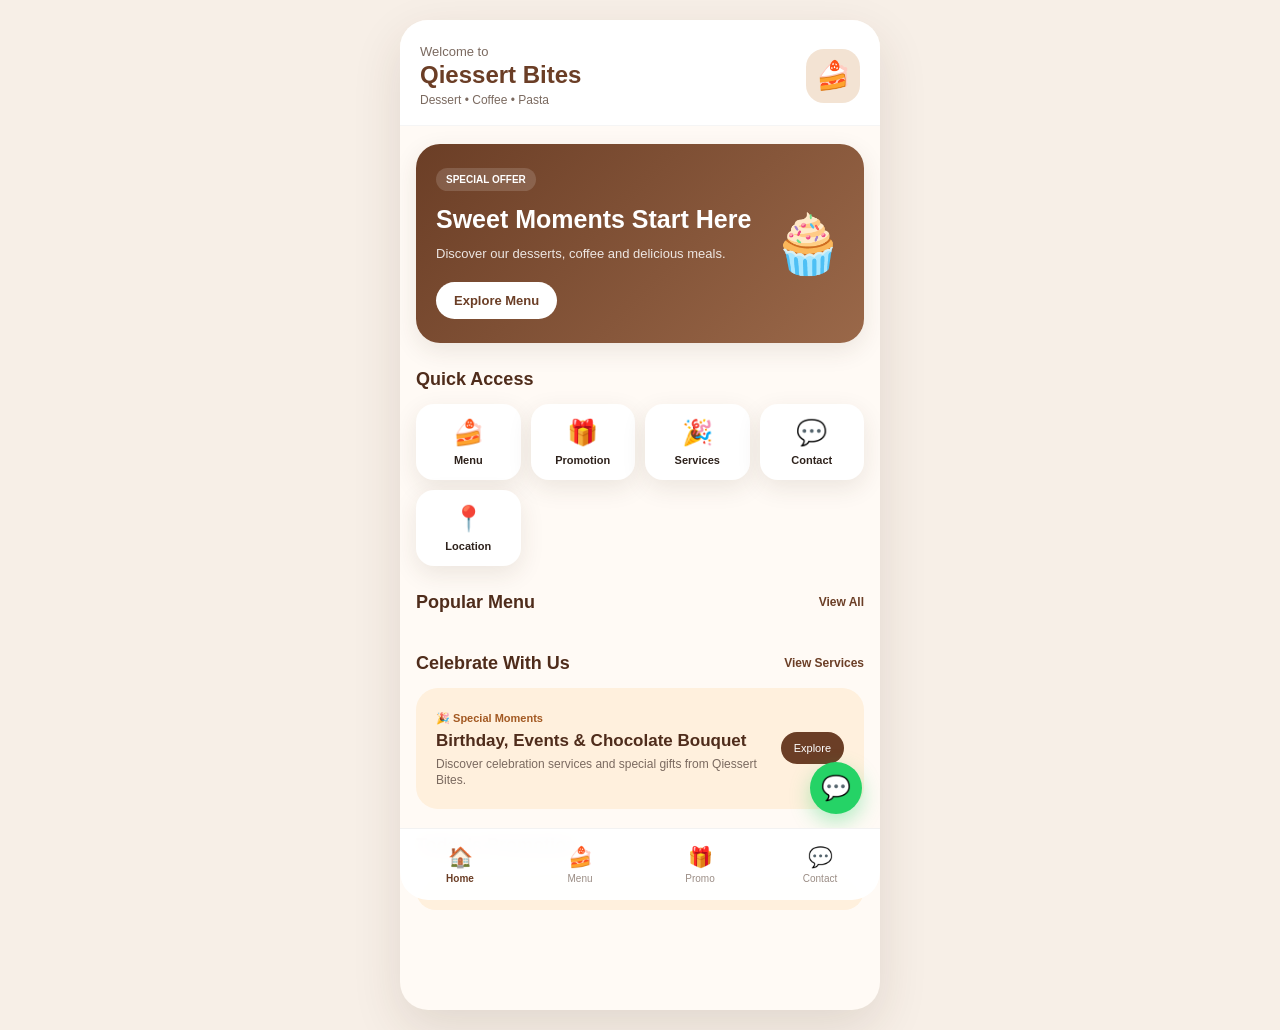
==== commit f50ca619: "Add files via upload" ====
--- a/index.html
+++ b/index.html
@@ -17,12 +17,9 @@
     <title>Qiessert Bites</title>
 
     <link
-        rel="stylesheet"
-        href="style.css"
-    >
-
-
-    >
+    rel="stylesheet"
+    href="style.css?v=500"
+>
 </head>
 
 
@@ -134,6 +131,13 @@
                     <p>Promotion</p>
                 </button>
 
+<button
+    class="quick-card"
+    onclick="showPage('servicesPage')"
+>
+    <span>🎉</span>
+    <p>Services</p>
+</button>
 
                 <button
                     class="quick-card"
@@ -177,6 +181,43 @@
                 class="popular-grid"
             ></div>
 
+<!-- CELEBRATE WITH US -->
+
+<div class="section-header">
+    <h2>Celebrate With Us</h2>
+
+    <button
+        onclick="showPage('servicesPage')"
+    >
+        View Services
+    </button>
+</div>
+
+<div class="promo-card">
+
+    <div>
+
+        <span>
+            🎉 Special Moments
+        </span>
+
+        <h3>
+            Birthday, Events & Chocolate Bouquet
+        </h3>
+
+        <p>
+            Discover celebration services and special gifts from Qiessert Bites.
+        </p>
+
+    </div>
+
+    <button
+        onclick="showPage('servicesPage')"
+    >
+        Explore
+    </button>
+
+</div>
 
             <!-- TODAY'S PROMOTION FROM GOOGLE SHEETS -->
 
@@ -329,7 +370,31 @@
 
         </section>
 
-
+<!-- SERVICES PAGE -->
+
+<section
+    id="servicesPage"
+    class="page"
+>
+
+    <div class="page-title">
+
+        <div>
+            <p>More from us</p>
+            <h2>Our Services</h2>
+        </div>
+
+        <span>🎉</span>
+
+    </div>
+
+
+    <div
+        id="servicesList"
+        class="promotion-list"
+    ></div>
+
+</section>
 
         <!-- CONTACT PAGE -->
 
@@ -418,6 +483,24 @@
 
             </div>
 
+<div class="contact-card">
+
+    <div class="contact-icon">
+        🕒
+    </div>
+
+    <div>
+        <h3>
+            Operating Hours
+        </h3>
+
+        <p>
+            Monday - Sunday<br>
+            10:00 AM - 10:00 PM
+        </p>
+    </div>
+
+</div>
 
             <!-- SOCIAL MEDIA -->
 
@@ -542,7 +625,7 @@
 
 <!-- JAVASCRIPT -->
 
-<script src="script.js?v=400"></script>
+<script src="script.js?v=500"></script>
 
 
 </body>
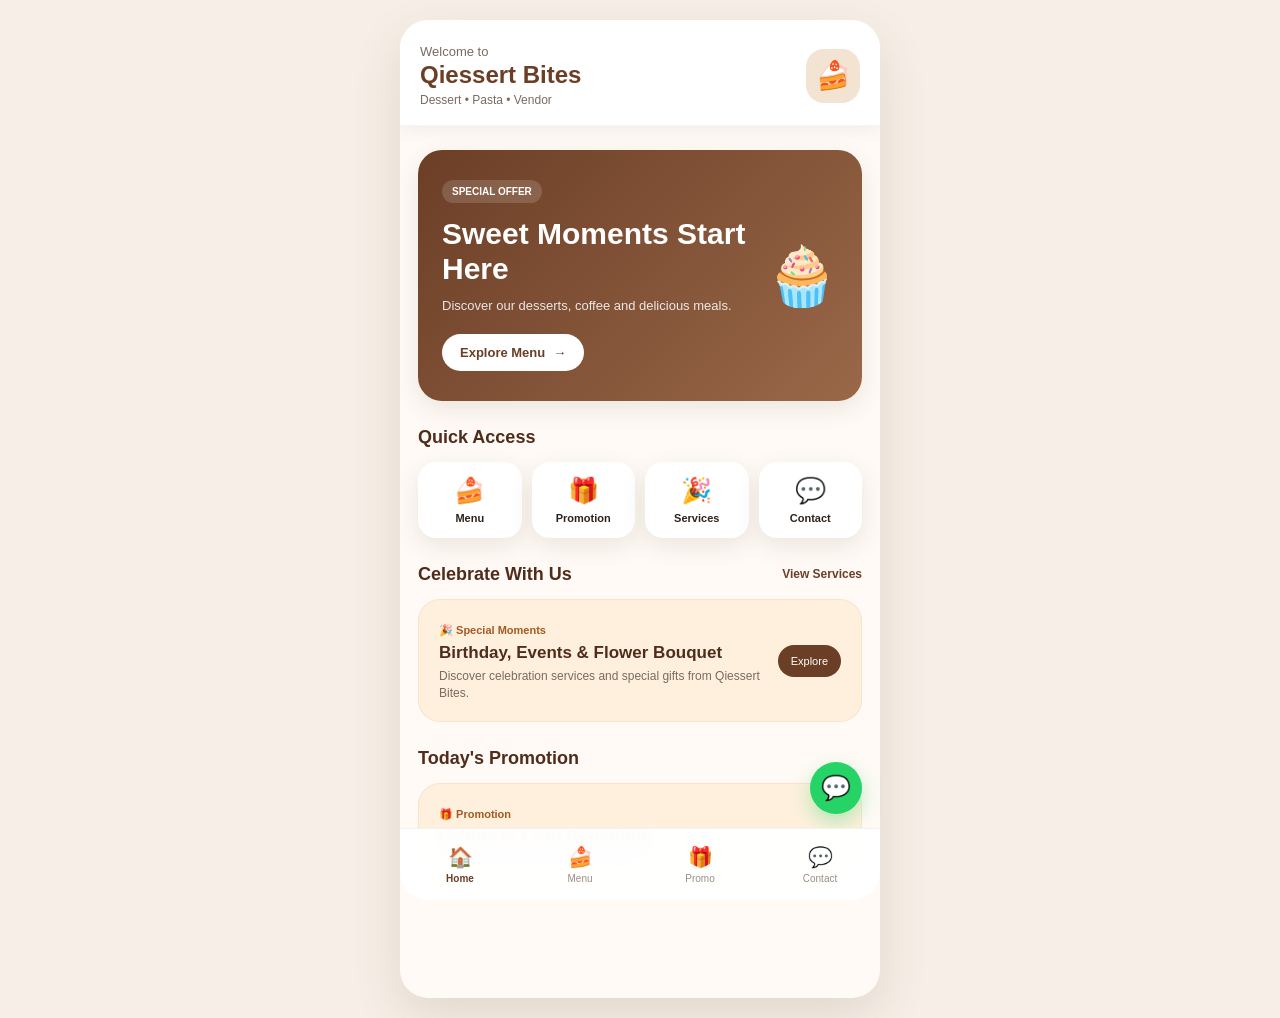
==== commit 886fe883: "Add files via upload" ====
--- a/index.html
+++ b/index.html
@@ -17,14 +17,13 @@
     <title>Qiessert Bites</title>
 
     <link
-    rel="stylesheet"
-    href="style.css?v=500"
->
+        rel="stylesheet"
+        href="style.css?v=500"
+    >
 </head>
 
 
 <body>
-
 <div class="app">
 
 
@@ -43,7 +42,7 @@
             </h1>
 
             <p class="tagline">
-                Dessert • Coffee • Pasta
+                Dessert • Pasta • Vendor
             </p>
 
         </div>
@@ -57,7 +56,9 @@
 
 
     <main>
-                <!-- HOME PAGE -->
+
+
+        <!-- HOME PAGE -->
 
         <section
             id="homePage"
@@ -84,12 +85,13 @@
                         coffee and delicious meals.
                     </p>
 
-                    <button
-                        class="primary-btn"
-                        onclick="showPage('menuPage')"
-                    >
-                        Explore Menu
-                    </button>
+                  <button
+    class="primary-btn"
+    onclick="showPage('menuPage')"
+>
+    Explore Menu
+    <span class="arrow">→</span>
+</button>
 
                 </div>
 
@@ -131,13 +133,15 @@
                     <p>Promotion</p>
                 </button>
 
-<button
-    class="quick-card"
-    onclick="showPage('servicesPage')"
->
-    <span>🎉</span>
-    <p>Services</p>
-</button>
+
+                <button
+                    class="quick-card"
+                    onclick="showPage('servicesPage')"
+                >
+                    <span>🎉</span>
+                    <p>Services</p>
+                </button>
+
 
                 <button
                     class="quick-card"
@@ -146,78 +150,54 @@
                     <span>💬</span>
                     <p>Contact</p>
                 </button>
-
+                
+
+            </div>
+
+            <!-- CELEBRATE WITH US -->
+
+            <div class="section-header">
+
+                <h2>
+                    Celebrate With Us
+                </h2>
 
                 <button
-                    class="quick-card"
-                    onclick="showPage('contactPage')"
+                    onclick="showPage('servicesPage')"
                 >
-                    <span>📍</span>
-                    <p>Location</p>
+                    View Services
                 </button>
 
             </div>
 
 
-            <!-- POPULAR MENU FROM GOOGLE SHEETS -->
-
-            <div class="section-header">
-
-                <h2>
-                    Popular Menu
-                </h2>
+            <div class="promo-card">
+
+                <div>
+
+                    <span>
+                        🎉 Special Moments
+                    </span>
+
+                    <h3>
+                        Birthday, Events & Flower Bouquet
+                    </h3>
+
+                    <p>
+                        Discover celebration services and special gifts
+                        from Qiessert Bites.
+                    </p>
+
+                </div>
 
                 <button
-                    onclick="showPage('menuPage')"
+                    onclick="showPage('servicesPage')"
                 >
-                    View All
+                    Explore
                 </button>
 
             </div>
 
-
-            <div
-                id="popularMenu"
-                class="popular-grid"
-            ></div>
-
-<!-- CELEBRATE WITH US -->
-
-<div class="section-header">
-    <h2>Celebrate With Us</h2>
-
-    <button
-        onclick="showPage('servicesPage')"
-    >
-        View Services
-    </button>
-</div>
-
-<div class="promo-card">
-
-    <div>
-
-        <span>
-            🎉 Special Moments
-        </span>
-
-        <h3>
-            Birthday, Events & Chocolate Bouquet
-        </h3>
-
-        <p>
-            Discover celebration services and special gifts from Qiessert Bites.
-        </p>
-
-    </div>
-
-    <button
-        onclick="showPage('servicesPage')"
-    >
-        Explore
-    </button>
-
-</div>
 
             <!-- TODAY'S PROMOTION FROM GOOGLE SHEETS -->
 
@@ -237,7 +217,9 @@
 
 
         </section>
-                <!-- MENU PAGE -->
+
+
+        <!-- MENU PAGE -->
 
         <section
             id="menuPage"
@@ -286,42 +268,74 @@
             </div>
 
 
-            <!-- CATEGORY FILTER -->
-
-            <div class="category-tabs">
-
-                <button
-                    class="category-btn active"
-                    onclick="filterMenu('all', this)"
-                >
-                    All
-                </button>
-
-
-                <button
-                    class="category-btn"
-                    onclick="filterMenu('dessert', this)"
-                >
-                    Dessert
-                </button>
-
-
-                <button
-                    class="category-btn"
-                    onclick="filterMenu('coffee', this)"
-                >
-                    Coffee
-                </button>
-
-
-                <button
-                    class="category-btn"
-                    onclick="filterMenu('pasta', this)"
-                >
-                    Pasta
-                </button>
-
-            </div>
+          <!-- CATEGORY FILTER -->
+
+<div class="category-tabs">
+
+    <button
+        class="category-btn active"
+        data-category="all"
+        onclick="filterMenu('all', this)">
+        All
+    </button>
+
+    <button
+        class="category-btn"
+        data-category="dessert"
+        onclick="filterMenu('dessert', this)">
+        Dessert
+    </button>
+
+    <button
+        class="category-btn"
+        data-category="beverages"
+        onclick="filterMenu('beverages', this)">
+        Beverage
+    </button>
+
+    <button
+        class="category-btn"
+        data-category="pasta"
+        onclick="filterMenu('pasta', this)">
+        Pasta
+    </button>
+
+    <button
+        class="category-btn"
+        data-category="snack"
+        onclick="filterMenu('snack', this)">
+        Snack
+    </button>
+
+    <button
+        class="category-btn"
+        data-category="ready to eat"
+        onclick="filterMenu('ready to eat', this)">
+        Ready to Eat
+    </button>
+
+    <button
+        class="category-btn"
+        data-category="frozen food"
+        onclick="filterMenu('frozen food', this)">
+        Frozen Food
+    </button>
+
+    <button
+        class="category-btn"
+        data-category="gift box"
+        onclick="filterMenu('gift box', this)">
+        Gift Box
+    </button>
+
+    <button
+        class="category-btn"
+        data-category="others"
+        onclick="filterMenu('others', this)">
+        Others
+    </button>
+
+</div>
 
 
             <!-- MENU FROM GOOGLE SHEETS -->
@@ -360,7 +374,6 @@
 
             </div>
 
-
             <!-- PROMOTION FROM GOOGLE SHEETS -->
 
             <div
@@ -370,31 +383,41 @@
 
         </section>
 
-<!-- SERVICES PAGE -->
-
-<section
-    id="servicesPage"
-    class="page"
->
-
-    <div class="page-title">
-
-        <div>
-            <p>More from us</p>
-            <h2>Our Services</h2>
-        </div>
-
-        <span>🎉</span>
-
-    </div>
-
-
-    <div
-        id="servicesList"
-        class="promotion-list"
-    ></div>
-
-</section>
+
+        <!-- SERVICES PAGE -->
+
+        <section
+            id="servicesPage"
+            class="page"
+        >
+
+            <div class="page-title">
+
+                <div>
+
+                    <p>
+                        More from us
+                    </p>
+
+                    <h2>
+                        Our Services
+                    </h2>
+
+                </div>
+
+                <span>
+                    🎉
+                </span>
+
+            </div>
+
+            <div
+                id="servicesList"
+                class="promotion-list"
+            ></div>
+
+        </section>
+
 
         <!-- CONTACT PAGE -->
 
@@ -444,12 +467,11 @@
 
                 </div>
 
-                <a
-                    href="https://api.whatsapp.com/send?phone=60148584207"
-                    target="_blank"
-                >
-                    Open
-                </a>
+                <a href="https://api.whatsapp.com/send?phone=60183251397"
+   target="_blank"
+   rel="noopener noreferrer">
+    Open
+</a>
 
             </div>
 
@@ -474,33 +496,38 @@
 
                 </div>
 
-                <a
-                    href="https://www.google.com/maps/search/?api=1&query=Qiessert+Bites+Sendayan"
-                    target="_blank"
-                >
-                    Maps
-                </a>
-
-            </div>
-
-<div class="contact-card">
-
-    <div class="contact-icon">
-        🕒
-    </div>
-
-    <div>
-        <h3>
-            Operating Hours
-        </h3>
-
-        <p>
-            Monday - Sunday<br>
-            10:00 AM - 10:00 PM
-        </p>
-    </div>
-
-</div>
+               <a href="https://www.google.com/maps/search/?api=1&query=96-G,+Persiaran+Metro+Sendayan+2,+Bandar+Sri+Sendayan,+71950+Siliau,+Negeri+Sembilan"
+   target="_blank"
+   rel="noopener noreferrer">
+    Maps
+</a>
+
+            </div>
+
+
+            <!-- OPERATING HOURS -->
+
+            <div class="contact-card">
+
+                <div class="contact-icon">
+                    🕒
+                </div>
+
+                <div>
+
+                    <h3>
+                        Operating Hours
+                    </h3>
+
+                    <p>
+                        Monday - Sunday<br>
+                        10:00 AM - 10:00 PM
+                    </p>
+
+                </div>
+
+            </div>
+
 
             <!-- SOCIAL MEDIA -->
 
@@ -520,11 +547,29 @@
                         Follow our latest updates and promotions.
                     </p>
 
-                </div>
-
-                <a href="#">
-                    Soon
-                </a>
+                    <div class="social-links">
+
+                        <a href="https://www.tiktok.com/@qiessert.bites4?_r=1&_t=ZS-98Rh2fmxC3Y"
+                           target="_blank"
+                           rel="noopener noreferrer">
+                            🎵 TikTok
+                        </a>
+
+                        <a href="https://www.instagram.com/qiessertbites?igsh=MTY4aXQ1MGRkajJvMg=="
+                           target="_blank"
+                           rel="noopener noreferrer">
+                            📷 Instagram
+                        </a>
+
+                        <a href="https://www.facebook.com/share/1EkPKhVEVX/"
+                           target="_blank"
+                           rel="noopener noreferrer">
+                            📘 Facebook
+                        </a>
+
+                    </div>
+
+                </div>
 
             </div>
 
@@ -551,19 +596,21 @@
             </div>
 
         </section>
-            </main>
+
+    </main>
 
 
     <!-- FLOATING WHATSAPP BUTTON -->
 
-    <a
-        href="https://api.whatsapp.com/send?phone=60148584207"
-        class="floating-whatsapp"
-        target="_blank"
-        aria-label="WhatsApp"
-    >
-        💬
-    </a>
+   <a
+    href="https://api.whatsapp.com/send?phone=60183251397"
+    class="floating-whatsapp"
+    target="_blank"
+    rel="noopener noreferrer"
+    aria-label="WhatsApp"
+>
+    💬
+</a>
 
 
     <!-- BOTTOM NAVIGATION -->
@@ -575,59 +622,40 @@
             onclick="showPage('homePage', this)"
         >
             <span>🏠</span>
-
-            <small>
-                Home
-            </small>
+            <small>Home</small>
         </button>
-
 
         <button
             class="nav-btn"
             onclick="showPage('menuPage', this)"
         >
             <span>🍰</span>
-
-            <small>
-                Menu
-            </small>
+            <small>Menu</small>
         </button>
-
 
         <button
             class="nav-btn"
             onclick="showPage('promoPage', this)"
         >
             <span>🎁</span>
-
-            <small>
-                Promo
-            </small>
+            <small>Promo</small>
         </button>
-
 
         <button
             class="nav-btn"
             onclick="showPage('contactPage', this)"
         >
             <span>💬</span>
-
-            <small>
-                Contact
-            </small>
+            <small>Contact</small>
         </button>
 
     </nav>
 
-
 </div>
 
-
 <!-- JAVASCRIPT -->
 
 <script src="script.js?v=500"></script>
 
-
 </body>
-
 </html>
--- a/style.css
+++ b/style.css
@@ -59,7 +59,7 @@
 
 main {
     width: 100%;
-    padding: 18px 16px 10px;
+    padding: 24px 18px 18px;
 }
 
 .page {
@@ -98,6 +98,7 @@
     top: 0;
     z-index: 50;
     border-bottom: 1px solid rgba(0, 0, 0, 0.04);
+    box-shadow: 0 4px 18px rgba(0, 0, 0, 0.06);
 }
 
 .welcome-text {
@@ -137,12 +138,12 @@
     width: 100%;
     background: linear-gradient(135deg, #6b3e26, #9a6849);
     border-radius: 24px;
-    padding: 24px 20px;
+    padding: 30px 24px;
     color: var(--white);
     display: flex;
     justify-content: space-between;
     gap: 16px;
-    min-height: 190px;
+    min-height: 210px;
     box-shadow: var(--shadow);
 }
 
@@ -162,7 +163,7 @@
 }
 
 .hero-content h2 {
-    font-size: 25px;
+    font-size: 30px;
     line-height: 1.15;
     margin-bottom: 10px;
 }
@@ -188,6 +189,13 @@
     border-radius: 999px;
     font-weight: bold;
     font-size: 13px;
+
+    display: inline-flex;
+    align-items: center;
+    gap: 8px;
+
+    transition: 0.3s;
+    cursor: pointer;
 }
 
 
@@ -242,61 +250,14 @@
     font-weight: bold;
 }
 
-
-/* POPULAR MENU */
-
-.popular-grid,
-#popularMenu {
-    width: 100%;
-    display: grid;
-    grid-template-columns: repeat(3, minmax(0, 1fr));
-    gap: 10px;
-}
-
-.popular-card {
-    min-width: 0;
-    background: var(--white);
-    border-radius: 18px;
-    overflow: hidden;
-    box-shadow: var(--shadow);
-}
-
-.popular-card img {
-    width: 100%;
-    height: 100px;
-    object-fit: cover;
-    display: block;
-}
-
-.popular-info {
-    padding: 10px;
-}
-
-.popular-info h3 {
-    font-size: 13px;
-    color: var(--brown-dark);
-    margin-bottom: 4px;
-    overflow-wrap: anywhere;
-}
-
-.popular-info p {
-    font-size: 10px;
-    color: var(--muted);
-    margin-bottom: 7px;
-}
-
-.popular-info strong {
-    font-size: 13px;
-    color: var(--brown);
-}
-
-
 /* HOME PROMOTION */
 
 .promo-card,
 #homePromotion {
     width: 100%;
     background: #fff0dd;
+    transition: .3s ease;
+border: 1px solid rgba(165, 89, 34, 0.08);
     border-radius: 22px;
     padding: 20px;
     display: flex;
@@ -336,6 +297,12 @@
     padding: 10px 13px;
     border-radius: 999px;
     font-size: 11px;
+}
+
+.promo-card:hover,
+#homePromotion:hover{
+    transform: translateY(-3px);
+    box-shadow: 0 10px 24px rgba(0,0,0,.10);
 }
 
 
@@ -447,6 +414,9 @@
     overflow: hidden;
     display: flex;
     box-shadow: var(--shadow);
+
+    border: 1px solid rgba(0, 0, 0, 0.05);
+transition: 0.3s ease;
 }
 
 .food-card img,
@@ -456,6 +426,8 @@
     flex: 0 0 125px;
     object-fit: cover;
     display: block;
+
+    transition: transform 0.35s ease;
 }
 
 .food-details,
@@ -479,7 +451,7 @@
 }
 
 .food-details p {
-    font-size: 11px;
+    font-size: 12px;
     color: var(--muted);
     line-height: 1.4;
     margin-bottom: 12px;
@@ -733,11 +705,6 @@
         flex-basis: 105px;
     }
 
-    .popular-grid,
-    #popularMenu {
-        gap: 7px;
-    }
-
     .popular-info {
         padding: 8px;
     }
@@ -749,4 +716,149 @@
     .quick-grid {
         gap: 6px;
     }
+}
+.social-links{
+    display:flex;
+    flex-direction:column;
+    gap:10px;
+    margin-top:12px;
+}
+
+.social-links a{
+    text-decoration:none;
+    color:#6b3e26;
+    font-weight:600;
+    transition:0.3s;
+}
+
+.social-links a:hover{
+    color:#c77b30;
+    transform:translateX(5px);
+}
+/* LOADER */
+
+#loader{
+    position:fixed;
+    inset:0;
+    background:#fff;
+    display:flex;
+    justify-content:center;
+    align-items:center;
+    z-index:9999;
+    transition:opacity .5s ease;
+}
+
+.loader-content{
+    text-align:center;
+}
+
+.loader-logo{
+    font-size:60px;
+    animation:bounce 1s infinite;
+}
+
+@keyframes bounce{
+
+    0%,100%{
+        transform:translateY(0);
+    }
+
+    50%{
+        transform:translateY(-10px);
+    }
+
+}
+
+.loader-hide{
+    opacity:0;
+    pointer-events:none;
+}
+.empty-state{
+    background:#fff;
+    border-radius:16px;
+    padding:30px;
+    text-align:center;
+    box-shadow:0 5px 15px rgba(0,0,0,.08);
+}
+
+.empty-state h3{
+    margin:12px 0 8px;
+}
+
+.empty-state p{
+    color:#777;
+}
+/* ===============================
+   OUR CATEGORIES
+================================ */
+
+.category-section{
+    padding:70px 8%;
+    background:#fff;
+}
+
+.category-grid{
+    display:grid;
+    grid-template-columns:repeat(auto-fit,minmax(170px,1fr));
+    gap:20px;
+    max-width:1000px;
+    margin:40px auto 0;
+}
+
+.category-card{
+    background:#fff8f4;
+    border-radius:18px;
+    padding:30px 20px;
+    text-align:center;
+    transition:.3s;
+    box-shadow:0 6px 18px rgba(0,0,0,.08);
+    cursor:pointer;
+}
+
+.category-card:hover{
+    transform: translateY(-5px);
+    background: #fef1ea;
+}
+
+.category-icon{
+    font-size:42px;
+    margin-bottom:15px;
+}
+
+.category-card h3{
+    font-size:20px;
+    margin:0;
+    color:#3b2a23;
+}
+
+@media(max-width:768px){
+
+.category-section{
+    padding:50px 20px;
+}
+
+.category-grid{
+    grid-template-columns:repeat(2,1fr);
+}
+
+}
+.arrow{
+    transition: transform 0.3s ease;
+}
+
+.primary-btn:hover .arrow{
+    transform: translateX(5px);
+}
+.primary-btn:hover{
+    transform: translateY(-3px);
+    box-shadow: 0 8px 20px rgba(0,0,0,.15);
+}
+.food-card:hover,
+#menuList .food-card:hover {
+    transform: translateY(-4px);
+    box-shadow: 0 12px 28px rgba(0, 0, 0, 0.12);
+}
+.food-card:hover img,
+#menuList .food-card:hover img {
+    transform: scale(1.05);
 }
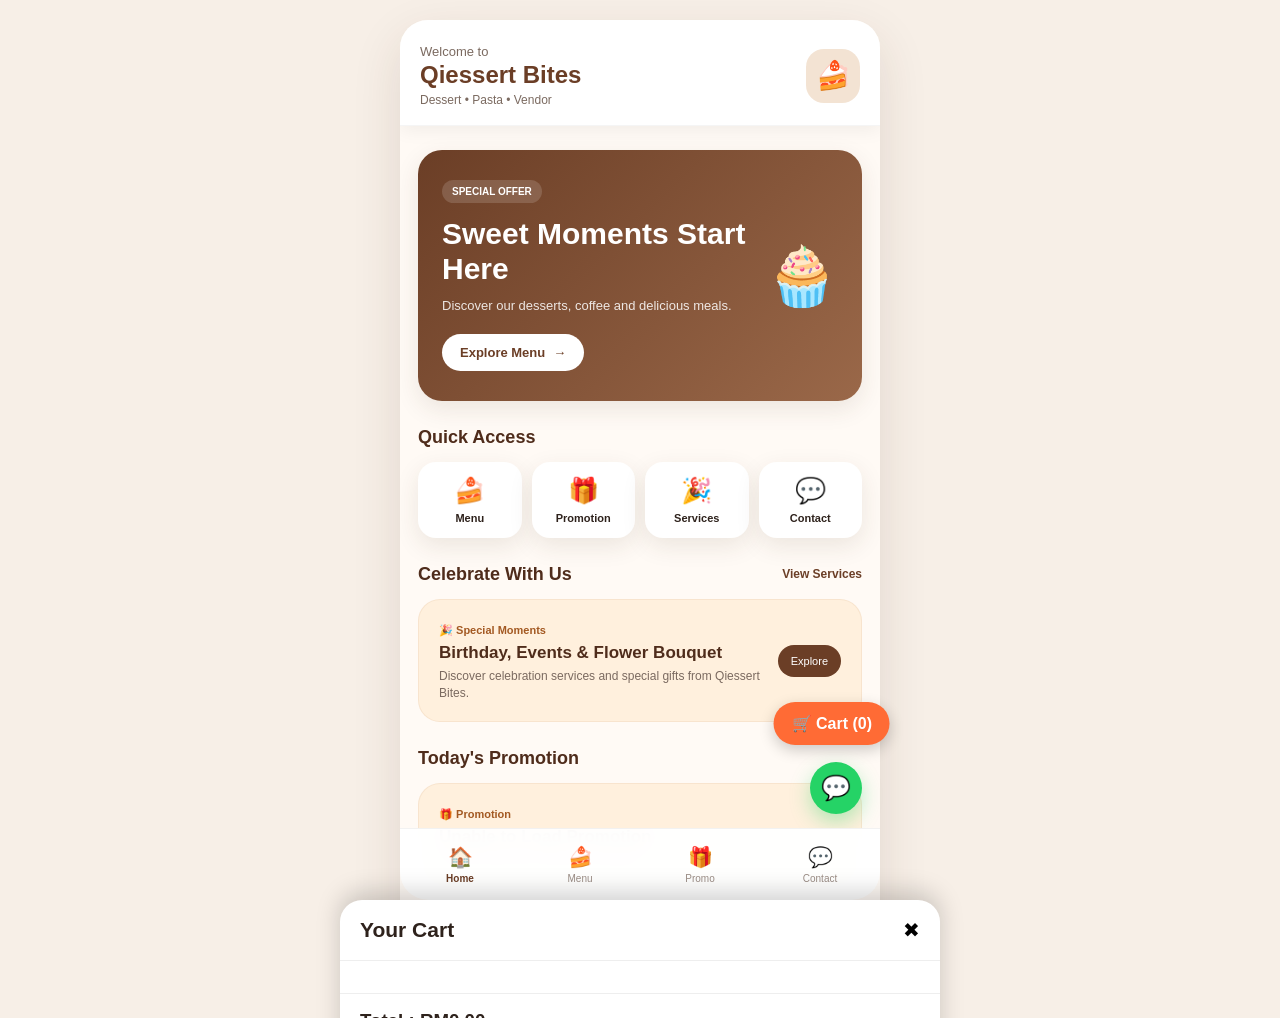
==== commit a7f79946: "Add files via upload" ====
--- a/index.html
+++ b/index.html
@@ -652,6 +652,41 @@
     </nav>
 
 </div>
+<div id="cartButton" class="cart-button" onclick="openCart()">
+    🛒 Cart (<span id="cartCount">0</span>)
+</div>
+<div id="cartPanel" class="cart-panel">
+
+    <div class="cart-header">
+        <h2>Your Cart</h2>
+        <button onclick="closeCart()">✖</button>
+    </div>
+
+    <div id="cartItems"></div>
+
+    <div class="cart-footer">
+
+        <h3 id="cartTotal">
+            Total : RM0.00
+        </h3>
+
+        <button
+    id="checkoutBtn"
+    class="checkout-btn"
+    onclick="checkoutWhatsApp()"
+>
+    Order via WhatsApp
+</button>
+
+    </div>
+
+</div>
+
+<div
+    id="cartOverlay"
+    class="cart-overlay"
+    onclick="closeCart()"
+></div>
 
 <!-- JAVASCRIPT -->
 
--- a/style.css
+++ b/style.css
@@ -861,4 +861,237 @@
 .food-card:hover img,
 #menuList .food-card:hover img {
     transform: scale(1.05);
+}
+/* ===============================
+   FLOATING CART
+=============================== */
+
+.cart-button{
+    position: fixed;
+
+    bottom: 155px;
+    left: calc(50% + 250px);
+    transform: translateX(-100%);
+
+    background: #ff6b35;
+    color: white;
+
+    padding: 12px 18px;
+    border-radius: 50px;
+
+    font-weight: 600;
+    cursor: pointer;
+
+    box-shadow: 0 5px 15px rgba(0,0,0,.2);
+
+    z-index: 999;
+    transition: .3s;
+}
+
+.cart-button:hover{
+    transform: translateX(-100%) scale(1.05);
+}
+@media (max-width: 700px){
+
+    .cart-button{
+        left: auto;
+        right: 20px;
+        bottom: 155px;
+        transform: none;
+    }
+
+    .cart-button:hover{
+        transform: scale(1.05);
+    }
+}
+/* ===============================
+   CART PANEL
+=============================== */
+
+.cart-overlay{
+    position: fixed;
+    inset: 0;
+
+    background: rgba(0, 0, 0, 0.45);
+
+    opacity: 0;
+    visibility: hidden;
+
+    z-index: 998;
+
+    transition: 0.3s;
+}
+
+.cart-overlay.active{
+    opacity: 1;
+    visibility: visible;
+}
+
+.cart-panel{
+    position: fixed;
+
+    left: 50%;
+    bottom: 0;
+
+    width: min(100%, 600px);
+    max-height: 75vh;
+
+    background: white;
+
+    border-radius: 22px 22px 0 0;
+
+    transform: translate(-50%, 100%);
+
+    z-index: 999;
+
+    transition: 0.35s ease;
+
+    display: flex;
+    flex-direction: column;
+
+    box-shadow: 0 -8px 25px rgba(0, 0, 0, 0.18);
+}
+
+.cart-panel.active{
+    transform: translate(-50%, 0);
+}
+
+.cart-header{
+    display: flex;
+    align-items: center;
+    justify-content: space-between;
+
+    padding: 18px 20px;
+
+    border-bottom: 1px solid #eeeeee;
+}
+
+.cart-header h2{
+    margin: 0;
+    font-size: 21px;
+}
+
+.cart-header button{
+    border: none;
+    background: transparent;
+
+    font-size: 20px;
+    cursor: pointer;
+}
+
+#cartItems{
+    padding: 16px 20px;
+
+    overflow-y: auto;
+    flex: 1;
+}
+
+.cart-footer{
+    padding: 16px 20px 20px;
+
+    border-top: 1px solid #eeeeee;
+
+    background: white;
+}
+
+.cart-footer h3{
+    margin: 0 0 14px;
+}
+
+.checkout-btn{
+    width: 100%;
+
+    border: none;
+    border-radius: 12px;
+
+    padding: 14px;
+
+    background: #25d366;
+    color: white;
+
+    font-size: 16px;
+    font-weight: 600;
+
+    cursor: pointer;
+}
+
+.checkout-btn:hover{
+    opacity: 0.9;
+}
+.cart-item{
+
+    padding:14px 0;
+
+    border-bottom:1px solid #eee;
+
+}
+
+.cart-item h4{
+
+    margin:0 0 6px;
+
+}
+
+.cart-item p{
+
+    margin:0;
+
+    color:#666;
+
+}
+
+/* CART QUANTITY BUTTONS */
+
+.cart-item {
+    display: flex;
+    justify-content: space-between;
+    align-items: center;
+    gap: 15px;
+    padding: 14px 0;
+    border-bottom: 1px solid #eeeeee;
+}
+
+.cart-item-info {
+    flex: 1;
+}
+
+.cart-item-info h4 {
+    margin: 0 0 5px;
+}
+
+.cart-item-info p {
+    margin: 0;
+}
+
+.cart-quantity{
+
+    display:flex;
+    align-items:center;
+    justify-content:center;
+    gap:15px;
+
+}
+
+.cart-quantity button {
+    display: inline-flex !important;
+    visibility: visible !important;
+    align-items: center;
+    justify-content: center;
+   width:30px;
+height:30px;
+font-size:18px;
+    padding: 0;
+    border: none;
+    border-radius: 50%;
+    background-color: #7a4024;
+    color: white;
+    font-size: 20px;
+    font-weight: bold;
+    cursor: pointer;
+}
+
+.cart-quantity span {
+    min-width: 20px;
+    text-align: center;
+    font-weight: bold;
 }
